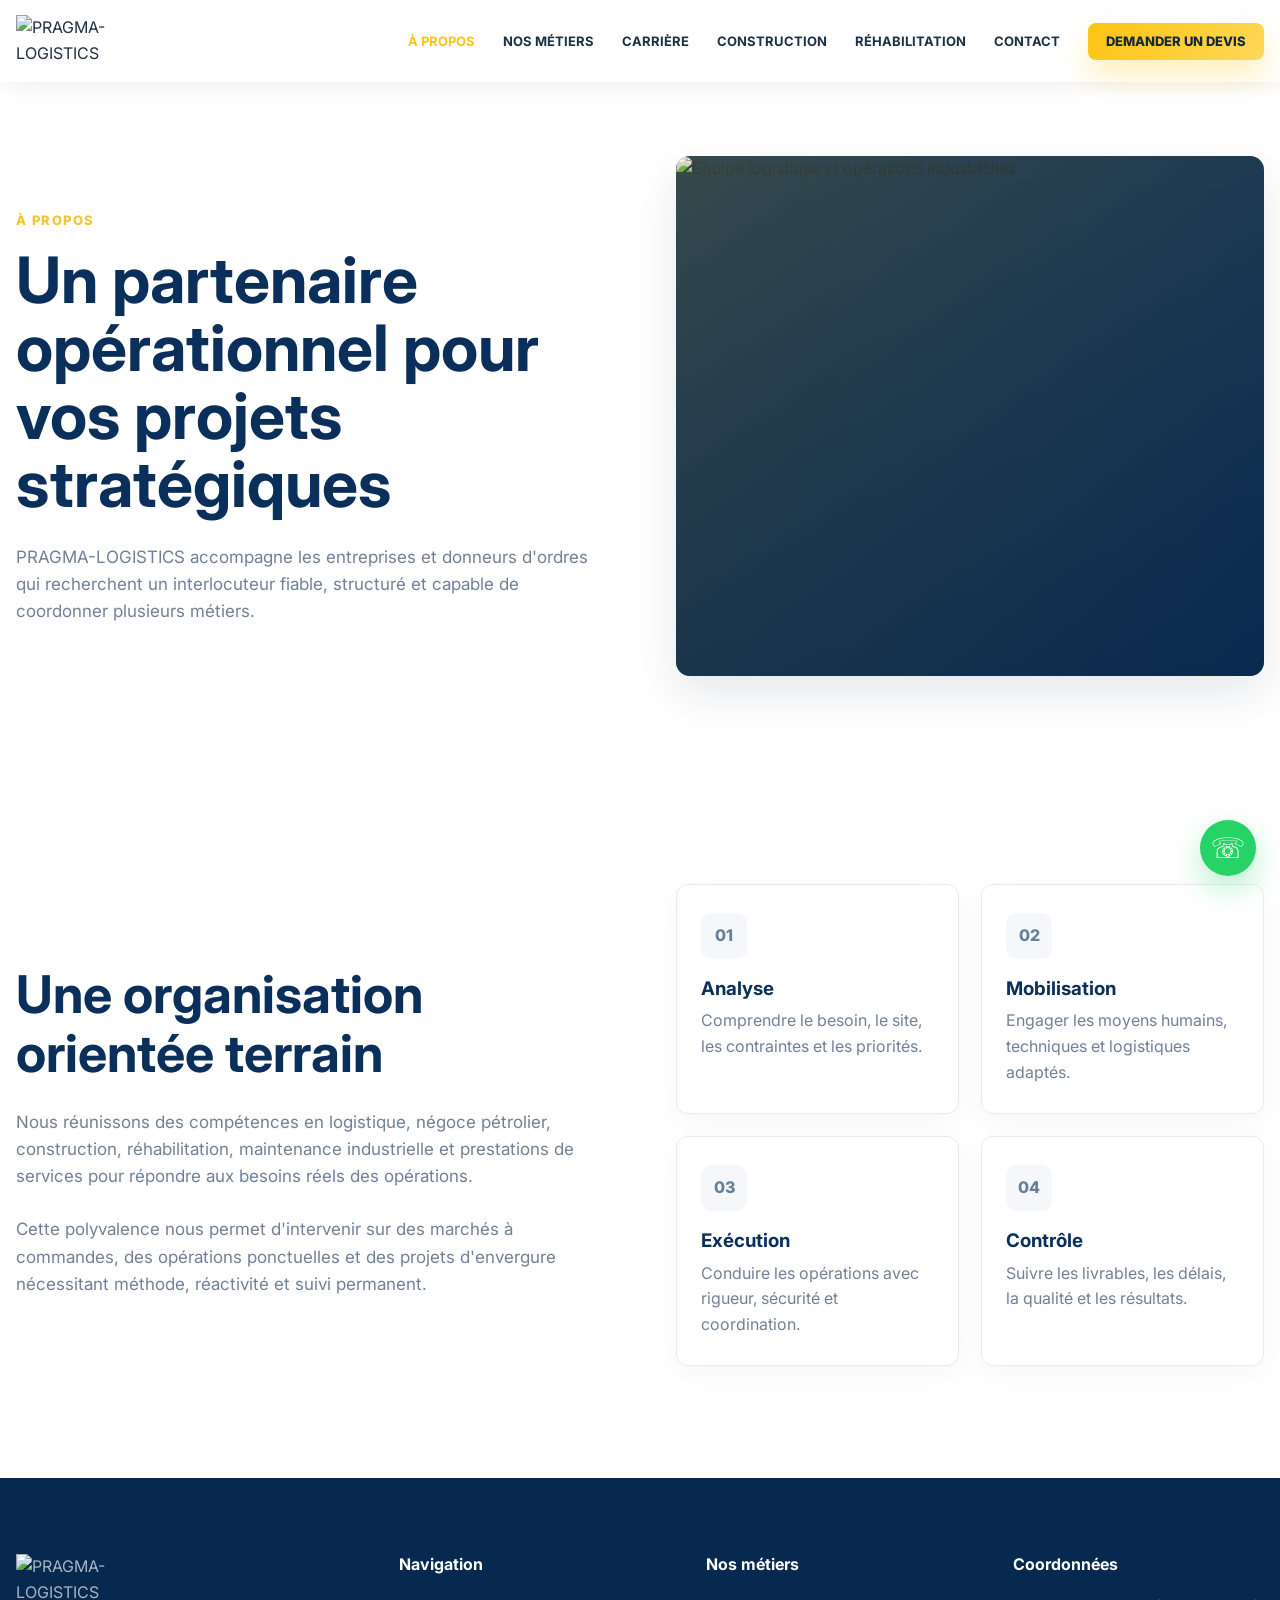
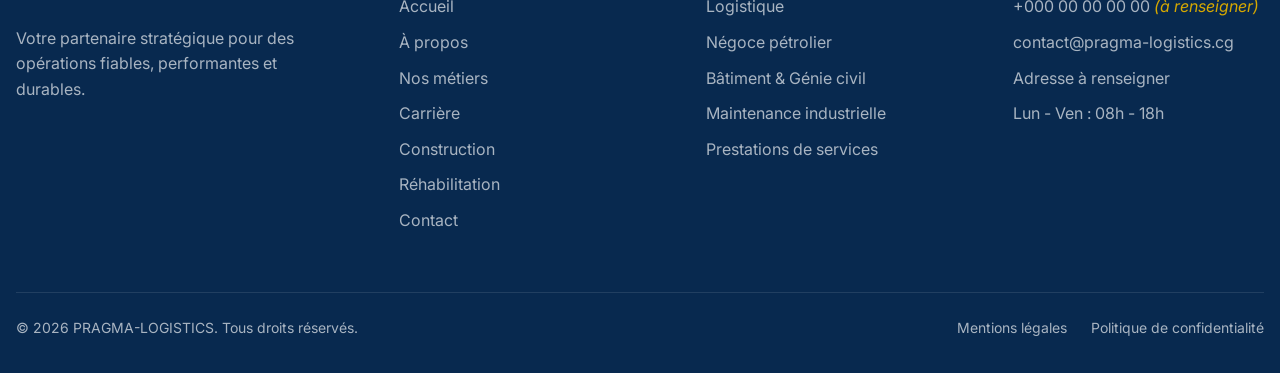
==== apropos.html @ 1b4608e5 "Convert site to multipage structure" ====
<!doctype html>
<html lang="fr">
  <head>
    <meta charset="UTF-8" />
    <meta name="viewport" content="width=device-width, initial-scale=1.0" />
    <title>À propos - PRAGMA-LOGISTICS</title>
    <meta name="description" content="Découvrez PRAGMA-LOGISTICS, société multisectorielle dédiée aux opérations fiables et durables." />
    <link rel="preconnect" href="https://fonts.googleapis.com" />
    <link rel="preconnect" href="https://fonts.gstatic.com" crossorigin />
    <link href="https://fonts.googleapis.com/css2?family=Inter:wght@400;500;600;700;800&display=swap" rel="stylesheet" />
    <link rel="stylesheet" href="styles.css" />
  </head>
  <body>
    <header class="site-header scrolled" data-header>
      <a class="brand" href="index.html" aria-label="PRAGMA-LOGISTICS accueil"><img src="https://pragmalogistics.lovable.app/__l5e/assets-v1/57a5260f-baf3-4e58-b980-f02377083fa2/pragma-logo-transparent.png" alt="PRAGMA-LOGISTICS" /></a>
      <button class="menu-toggle" type="button" aria-label="Ouvrir le menu" aria-expanded="false"><span></span><span></span><span></span></button>
      <nav class="main-nav" aria-label="Navigation principale">
        <a class="active" href="apropos.html">À PROPOS</a>
        <a href="metiers.html">NOS MÉTIERS</a>
        <a href="carriere.html">CARRIÈRE</a>
        <a href="construction.html">CONSTRUCTION</a>
        <a href="rehabilitation.html">RÉHABILITATION</a>
        <a href="contact.html">CONTACT</a>
        <a class="btn btn-small btn-accent" href="contact.html">DEMANDER UN DEVIS</a>
      </nav>
    </header>
    <main>
      <section class="page-hero">
        <div class="container split">
          <div class="section-copy">
            <span class="eyebrow">À propos</span>
            <h1>Un partenaire opérationnel pour vos projets stratégiques</h1>
            <p>PRAGMA-LOGISTICS accompagne les entreprises et donneurs d'ordres qui recherchent un interlocuteur fiable, structuré et capable de coordonner plusieurs métiers.</p>
          </div>
          <div class="page-media"><img src="https://pragmalogistics.lovable.app/assets/hero-C02jiq3S.jpg" alt="Équipe logistique et opérations industrielles" /></div>
        </div>
      </section>
      <section class="section about">
        <div class="container split">
          <div class="section-copy">
            <h2>Une organisation orientée terrain</h2>
            <p>Nous réunissons des compétences en logistique, négoce pétrolier, construction, réhabilitation, maintenance industrielle et prestations de services pour répondre aux besoins réels des opérations.</p>
            <p>Cette polyvalence nous permet d'intervenir sur des marchés à commandes, des opérations ponctuelles et des projets d'envergure nécessitant méthode, réactivité et suivi permanent.</p>
          </div>
          <div class="about-grid">
            <article class="mini-card"><span class="icon">01</span><h3>Analyse</h3><p>Comprendre le besoin, le site, les contraintes et les priorités.</p></article>
            <article class="mini-card"><span class="icon">02</span><h3>Mobilisation</h3><p>Engager les moyens humains, techniques et logistiques adaptés.</p></article>
            <article class="mini-card"><span class="icon">03</span><h3>Exécution</h3><p>Conduire les opérations avec rigueur, sécurité et coordination.</p></article>
            <article class="mini-card"><span class="icon">04</span><h3>Contrôle</h3><p>Suivre les livrables, les délais, la qualité et les résultats.</p></article>
          </div>
        </div>
      </section>
    </main>
    <footer class="footer">
      <div class="container footer-grid">
        <div><img src="https://pragmalogistics.lovable.app/__l5e/assets-v1/57a5260f-baf3-4e58-b980-f02377083fa2/pragma-logo-transparent.png" alt="PRAGMA-LOGISTICS" /><p>Votre partenaire stratégique pour des opérations fiables, performantes et durables.</p></div>
        <div><h3>Navigation</h3><a href="index.html">Accueil</a><a href="apropos.html">À propos</a><a href="metiers.html">Nos métiers</a><a href="carriere.html">Carrière</a><a href="construction.html">Construction</a><a href="rehabilitation.html">Réhabilitation</a><a href="contact.html">Contact</a></div>
        <div><h3>Nos métiers</h3><a href="metiers.html">Logistique</a><a href="metiers.html">Négoce pétrolier</a><a href="construction.html">Bâtiment & Génie civil</a><a href="metiers.html">Maintenance industrielle</a><a href="metiers.html">Prestations de services</a></div>
        <div><h3>Coordonnées</h3><p>+000 00 00 00 00 <em>(à renseigner)</em></p><p>contact@pragma-logistics.cg</p><p>Adresse à renseigner</p><p>Lun - Ven : 08h - 18h</p></div>
      </div>
      <div class="container foot-bottom"><p>© 2026 PRAGMA-LOGISTICS. Tous droits réservés.</p><div><a href="#">Mentions légales</a><a href="#">Politique de confidentialité</a></div></div>
    </footer>
    <a class="whatsapp" href="contact.html" aria-label="Contacter PRAGMA-LOGISTICS">☏</a>
    <script src="script.js"></script>
  </body>
</html>
---- styles.css ----
:root {
  --primary: #0a2f5a;
  --primary-dark: #052342;
  --steel: #607188;
  --muted: #718096;
  --line: #e7ebf1;
  --soft: #f6f8fb;
  --accent: #ffc30f;
  --accent-2: #fed85b;
  --white: #ffffff;
  --shadow: 0 18px 45px rgba(6, 31, 61, 0.1);
  --shadow-accent: 0 16px 30px rgba(255, 195, 15, 0.28);
}

* {
  box-sizing: border-box;
}

html {
  scroll-behavior: smooth;
}

body {
  margin: 0;
  font-family: Inter, system-ui, -apple-system, BlinkMacSystemFont, "Segoe UI", sans-serif;
  color: #10243b;
  background: var(--white);
  line-height: 1.6;
}

img {
  display: block;
  max-width: 100%;
}

a {
  color: inherit;
  text-decoration: none;
}

button,
input,
textarea,
select {
  font: inherit;
}

.container {
  width: min(100% - 32px, 1248px);
  margin-inline: auto;
}

.site-header {
  position: fixed;
  z-index: 50;
  inset: 0 0 auto;
  height: 92px;
  display: flex;
  align-items: center;
  justify-content: space-between;
  padding-inline: 16px;
  background: transparent;
  color: rgba(255, 255, 255, 0.92);
  transition: background 0.25s ease, box-shadow 0.25s ease, color 0.25s ease, height 0.25s ease;
}

.site-header.scrolled {
  height: 82px;
  color: #1c2f44;
  background: rgba(255, 255, 255, 0.95);
  box-shadow: 0 2px 22px rgba(10, 35, 66, 0.08);
  backdrop-filter: blur(16px);
}

.brand img {
  width: 108px;
  height: auto;
}

.main-nav {
  display: flex;
  align-items: center;
  gap: 28px;
  font-size: 13px;
  font-weight: 700;
}

.main-nav a:not(.btn) {
  transition: color 0.2s ease;
}

.main-nav a:not(.btn):hover {
  color: var(--accent);
}

.main-nav a.active {
  color: var(--accent);
}

.menu-toggle {
  display: none;
  width: 42px;
  height: 42px;
  border: 0;
  border-radius: 8px;
  background: rgba(255, 255, 255, 0.12);
}

.menu-toggle span {
  display: block;
  width: 20px;
  height: 2px;
  margin: 5px auto;
  background: currentColor;
}

.btn {
  display: inline-flex;
  align-items: center;
  justify-content: center;
  gap: 10px;
  min-height: 56px;
  padding: 0 40px;
  border-radius: 7px;
  border: 0;
  cursor: pointer;
  font-weight: 800;
  line-height: 1;
  transition: transform 0.2s ease, background 0.2s ease, box-shadow 0.2s ease;
}

.btn:hover {
  transform: translateY(-1px) scale(1.015);
}

.btn-small {
  min-height: 37px;
  padding: 0 18px;
  border-radius: 8px;
  font-size: 13px;
}

.btn-accent {
  color: #16283b;
  background: linear-gradient(135deg, var(--accent), var(--accent-2));
  box-shadow: var(--shadow-accent);
}

.btn-outline {
  color: var(--white);
  border: 2px solid rgba(255, 255, 255, 0.78);
  background: rgba(255, 255, 255, 0.06);
  backdrop-filter: blur(8px);
}

.hero {
  position: relative;
  min-height: 100vh;
  overflow: hidden;
  display: flex;
  align-items: center;
  color: var(--white);
}

.hero-bg {
  position: absolute;
  inset: 0;
  background:
    linear-gradient(90deg, rgba(4, 25, 49, 0.82) 0%, rgba(8, 48, 88, 0.62) 46%, rgba(5, 27, 45, 0.52) 100%),
    linear-gradient(180deg, rgba(5, 32, 58, 0.12), rgba(255, 255, 255, 0.82) 100%),
    url("https://pragmalogistics.lovable.app/assets/hero-C02jiq3S.jpg") center/cover;
}

.hero-content {
  position: relative;
  z-index: 1;
  width: min(100% - 32px, 1248px);
  margin: 94px auto 0;
  padding-top: 64px;
}

.kicker,
.eyebrow {
  display: inline-flex;
  align-items: center;
  gap: 9px;
  text-transform: uppercase;
  letter-spacing: 0.11em;
  font-size: 13px;
  font-weight: 800;
}

.hero-kicker {
  padding: 8px 16px;
  border: 1px solid rgba(255, 255, 255, 0.18);
  border-radius: 999px;
  color: rgba(255, 255, 255, 0.9);
  background: rgba(255, 255, 255, 0.11);
  backdrop-filter: blur(14px);
}

.hero-kicker i {
  width: 8px;
  height: 8px;
  border-radius: 999px;
  background: var(--accent);
  box-shadow: 0 0 16px rgba(255, 195, 15, 0.9);
}

.hero h1 {
  margin: 24px 0 0;
  max-width: 790px;
  font-size: clamp(48px, 6.6vw, 78px);
  line-height: 1.04;
  font-weight: 800;
}

.hero h1 span,
.cta h2 span {
  color: var(--accent);
}

.hero-lead {
  margin: 20px 0 0;
  max-width: 700px;
  font-size: clamp(22px, 2.6vw, 29px);
  line-height: 1.32;
  color: rgba(255, 255, 255, 0.9);
}

.hero-sub {
  max-width: 660px;
  margin: 18px 0 0;
  color: rgba(255, 255, 255, 0.73);
  font-size: 17px;
}

.hero-actions {
  display: flex;
  flex-wrap: wrap;
  gap: 16px;
  margin-top: 38px;
}

.section {
  padding: 112px 0;
}

.page-hero {
  padding: 156px 0 96px;
  background: var(--white);
}

.page-hero h1 {
  margin: 14px 0 0;
  color: var(--primary);
  font-size: clamp(42px, 5.2vw, 64px);
  line-height: 1.06;
  letter-spacing: 0;
}

.page-hero p {
  max-width: 720px;
  margin: 24px 0 0;
  color: var(--muted);
  font-size: 18px;
}

.page-hero-image {
  min-height: 560px;
  display: flex;
  align-items: center;
  color: var(--white);
  background:
    linear-gradient(90deg, rgba(4, 25, 49, 0.82), rgba(6, 40, 74, 0.6)),
    url("https://pragmalogistics.lovable.app/assets/hero-C02jiq3S.jpg") center/cover;
}

.page-hero-image h1,
.page-hero-image p {
  color: var(--white);
}

.page-hero-image p {
  color: rgba(255, 255, 255, 0.78);
}

.metiers-hero {
  background:
    linear-gradient(90deg, rgba(4, 25, 49, 0.82), rgba(6, 40, 74, 0.58)),
    url("https://pragmalogistics.lovable.app/assets/logistics-BELM3pvp.jpg") center/cover;
}

.contact-hero {
  background:
    linear-gradient(90deg, rgba(4, 25, 49, 0.82), rgba(6, 40, 74, 0.58)),
    url("https://images.unsplash.com/photo-1556761175-5973dc0f32e7?auto=format&fit=crop&w=1600&q=80") center/cover;
}

.section-action {
  margin: 36px 0 0;
}

.about,
.method,
.contact {
  background: var(--white);
}

.services,
.projects {
  background: var(--soft);
}

.menu-page {
  background: var(--white);
}

.menu-page.alt {
  background: var(--soft);
}

.split {
  display: grid;
  grid-template-columns: 1fr 1fr;
  gap: 72px;
  align-items: center;
}

.eyebrow {
  color: #f0c733;
}

h2 {
  margin: 14px 0 0;
  color: var(--primary);
  font-size: clamp(34px, 4.2vw, 52px);
  line-height: 1.12;
  letter-spacing: 0;
}

h3 {
  margin: 0;
  color: var(--primary);
  line-height: 1.25;
}

.section-copy p,
.section-heading p,
.center-head p {
  color: var(--muted);
  font-size: 17px;
}

.section-copy p {
  max-width: 650px;
  margin: 26px 0 0;
}

.about-grid {
  display: grid;
  grid-template-columns: repeat(2, minmax(0, 1fr));
  gap: 22px;
}

.mini-card,
.service-card,
.steps article,
.contact-form {
  border: 1px solid var(--line);
  background: var(--white);
  box-shadow: 0 8px 28px rgba(16, 36, 59, 0.04);
}

.mini-card {
  min-height: 178px;
  padding: 28px 24px;
  border-radius: 12px;
}

.icon,
.service-icon,
.why-grid span {
  display: inline-flex;
  align-items: center;
  justify-content: center;
  width: 46px;
  height: 46px;
  margin-bottom: 18px;
  border-radius: 10px;
  color: #66809b;
  background: #f5f7fa;
  font-weight: 800;
}

.mini-card p,
.service-card p,
.steps p {
  margin: 8px 0 0;
  color: var(--muted);
}

.section-heading {
  display: grid;
  grid-template-columns: minmax(0, 1fr) 450px;
  gap: 40px;
  align-items: end;
  margin-bottom: 56px;
}

.section-heading p {
  margin: 0 0 8px;
}

.service-grid {
  display: grid;
  grid-template-columns: repeat(3, minmax(0, 1fr));
  gap: 28px;
}

.service-card {
  position: relative;
  min-height: 265px;
  padding: 34px 32px;
  border-radius: 14px;
  overflow: hidden;
  transition: transform 0.25s ease, box-shadow 0.25s ease, border-color 0.25s ease;
}

.service-card::before {
  content: "";
  position: absolute;
  inset: 0;
  z-index: 0;
  background:
    linear-gradient(135deg, rgba(255, 255, 255, 0.94), rgba(246, 248, 251, 0.86)),
    var(--service-image) center/cover;
  transition: transform 0.35s ease, opacity 0.35s ease;
}

.service-card::after {
  content: "";
  position: absolute;
  inset: 0;
  z-index: 0;
  background: linear-gradient(180deg, rgba(255, 255, 255, 0.72), rgba(255, 255, 255, 0.96));
}

.service-card > * {
  position: relative;
  z-index: 1;
}

.service-card:hover {
  transform: translateY(-6px);
  border-color: rgba(255, 195, 15, 0.55);
  box-shadow: var(--shadow);
}

.service-card:hover::before {
  transform: scale(1.04);
  opacity: 0.95;
}

.service-logistics {
  --service-image: url("https://pragmalogistics.lovable.app/assets/logistics-BELM3pvp.jpg");
}

.service-oil {
  --service-image: url("https://pragmalogistics.lovable.app/assets/oil-B27FoLaL.jpg");
}

.service-construction {
  --service-image: url("https://pragmalogistics.lovable.app/assets/construction-CfdE3j8B.jpg");
}

.service-maintenance {
  --service-image: url("https://pragmalogistics.lovable.app/assets/maintenance-DeAv5pHm.jpg");
}

.service-support {
  --service-image: url("https://pragmalogistics.lovable.app/assets/hero-C02jiq3S.jpg");
}

.service-icon {
  color: #315c84;
  background: linear-gradient(135deg, #ffd23f, #fff2b7);
}

.arrow {
  position: absolute;
  top: 26px;
  right: 28px;
  color: #c5ccd6;
  font-size: 20px;
}

.service-card h3 {
  margin-top: 12px;
  font-size: 22px;
}

.service-card.wide {
  grid-column: span 3;
  min-height: 220px;
}

.page-block {
  gap: 64px;
}

.page-block.reverse {
  align-items: center;
}

.page-media {
  position: relative;
  min-height: 520px;
  overflow: hidden;
  border-radius: 14px;
  box-shadow: var(--shadow);
  background: var(--primary);
}

.page-media::after {
  content: "";
  position: absolute;
  inset: 0;
  background:
    linear-gradient(180deg, rgba(6, 30, 56, 0), rgba(6, 30, 56, 0.26)),
    linear-gradient(135deg, rgba(255, 195, 15, 0.18), rgba(6, 30, 56, 0.08));
}

.page-media img {
  width: 100%;
  height: 100%;
  min-height: 520px;
  object-fit: cover;
}

.content-list {
  display: grid;
  gap: 16px;
  margin: 30px 0 26px;
}

.content-list.two-col {
  grid-template-columns: repeat(2, minmax(0, 1fr));
}

.content-list article {
  padding: 20px;
  border: 1px solid var(--line);
  border-radius: 10px;
  background: rgba(255, 255, 255, 0.78);
  box-shadow: 0 8px 24px rgba(16, 36, 59, 0.035);
}

.content-list h3 {
  font-size: 17px;
}

.content-list p {
  margin: 7px 0 0;
  color: var(--muted);
  font-size: 14px;
}

.text-link {
  display: inline-flex;
  align-items: center;
  color: var(--primary);
  font-weight: 800;
  border-bottom: 2px solid var(--accent);
}

.text-link:hover {
  color: #d6a800;
}

.why {
  color: var(--white);
  background:
    radial-gradient(circle at 80% 20%, rgba(255, 195, 15, 0.1), transparent 33%),
    linear-gradient(135deg, #071d39, #0b315b);
}

.light h2,
.light p {
  color: var(--white);
}

.light p {
  color: rgba(255, 255, 255, 0.72);
}

.why-grid {
  display: grid;
  grid-template-columns: repeat(3, minmax(0, 1fr));
  gap: 22px;
}

.why-grid article {
  min-height: 205px;
  padding: 28px;
  border: 1px solid rgba(255, 255, 255, 0.08);
  border-radius: 12px;
  background: rgba(255, 255, 255, 0.035);
}

.why-grid h3 {
  color: var(--white);
  font-size: 18px;
}

.why-grid p {
  color: rgba(255, 255, 255, 0.68);
  margin: 10px 0 0;
  font-size: 14px;
}

.why-grid span {
  color: var(--accent);
  background: rgba(255, 195, 15, 0.08);
}

.center-head {
  max-width: 850px;
  margin: 0 auto 58px;
  text-align: center;
}

.steps {
  display: grid;
  grid-template-columns: repeat(4, minmax(0, 1fr));
  gap: 24px;
}

.steps article {
  min-height: 250px;
  padding: 32px;
  border-radius: 12px;
}

.steps span {
  color: #d7a80f;
  font-size: 50px;
  font-weight: 800;
  line-height: 1;
}

.steps h3 {
  margin-top: 24px;
  font-size: 22px;
}

.italic {
  font-style: italic;
}

.project-grid {
  display: grid;
  grid-template-columns: repeat(2, minmax(0, 1fr));
  gap: 28px;
}

.project-card {
  position: relative;
  min-height: 300px;
  overflow: hidden;
  border-radius: 14px;
  color: var(--white);
  background: var(--primary);
}

.project-card img {
  position: absolute;
  inset: 0;
  width: 100%;
  height: 100%;
  object-fit: cover;
  transition: transform 0.35s ease;
}

.project-card::after {
  content: "";
  position: absolute;
  inset: 0;
  background: linear-gradient(180deg, rgba(7, 30, 55, 0.06), rgba(5, 24, 44, 0.82));
}

.project-card:hover img {
  transform: scale(1.05);
}

.project-card div {
  position: absolute;
  z-index: 1;
  inset: auto 28px 28px;
}

.project-card span {
  display: inline-block;
  padding: 4px 12px;
  border-radius: 999px;
  color: #1b2f45;
  background: var(--accent);
  text-transform: uppercase;
  font-size: 12px;
  font-weight: 800;
}

.project-card h3 {
  margin-top: 14px;
  color: var(--white);
  font-size: 24px;
}

.project-card p {
  margin: 8px 0 0;
  color: rgba(255, 255, 255, 0.84);
}

.cta {
  padding: 118px 0;
  text-align: center;
  color: var(--white);
  background:
    linear-gradient(135deg, rgba(7, 31, 58, 0.96), rgba(18, 65, 92, 0.88)),
    url("https://pragmalogistics.lovable.app/assets/hero-C02jiq3S.jpg") center/cover fixed;
}

.cta h2 {
  color: var(--white);
}

.cta p {
  max-width: 610px;
  margin: 22px auto 38px;
  color: rgba(255, 255, 255, 0.78);
  font-size: 18px;
}

.contact .split {
  align-items: start;
}

.contact-list {
  display: grid;
  gap: 22px;
  margin-top: 34px;
}

.contact-list div {
  display: grid;
  grid-template-columns: 44px 1fr;
  column-gap: 16px;
  align-items: start;
}

.contact-list span {
  grid-row: span 3;
  display: inline-flex;
  align-items: center;
  justify-content: center;
  width: 44px;
  height: 44px;
  border-radius: 10px;
  color: #5e748c;
  background: #f4f6f9;
}

.contact-list p {
  margin: 0;
  color: var(--steel);
  text-transform: uppercase;
  letter-spacing: 0.08em;
  font-size: 12px;
  font-weight: 800;
}

.contact-list strong {
  font-size: 17px;
  font-weight: 500;
}

em {
  color: #d6a800;
}

.contact-form {
  padding: 40px;
  border-radius: 14px;
  box-shadow: 0 22px 48px rgba(7, 32, 62, 0.1);
}

.form-row {
  display: grid;
  grid-template-columns: repeat(2, minmax(0, 1fr));
  gap: 20px;
}

label {
  display: block;
  margin-bottom: 22px;
  color: #58687b;
  font-size: 14px;
  font-weight: 700;
}

input,
textarea,
select {
  width: 100%;
  height: 46px;
  margin-top: 8px;
  padding: 0 14px;
  border: 1px solid #e3e8ef;
  border-radius: 8px;
  color: #23364a;
  background: var(--white);
  outline: none;
}

textarea {
  min-height: 118px;
  padding-top: 12px;
  resize: vertical;
}

input:focus,
textarea:focus,
select:focus {
  border-color: var(--accent);
  box-shadow: 0 0 0 3px rgba(255, 195, 15, 0.15);
}

.check {
  display: flex;
  gap: 12px;
  align-items: flex-start;
  font-weight: 500;
}

.check input {
  width: 18px;
  height: 18px;
  margin-top: 2px;
}

.footer {
  color: rgba(255, 255, 255, 0.65);
  background: #08294f;
}

.footer-grid {
  display: grid;
  grid-template-columns: 1.3fr 1fr 1fr 1fr;
  gap: 56px;
  padding: 76px 0 48px;
}

.footer img {
  width: 128px;
  margin-bottom: 20px;
}

.footer h3 {
  margin-bottom: 20px;
  color: var(--white);
  font-size: 16px;
}

.footer a,
.footer p {
  display: block;
  margin: 0 0 10px;
}

.footer a:hover {
  color: var(--accent);
}

.foot-bottom {
  display: flex;
  justify-content: space-between;
  gap: 24px;
  padding: 24px 0;
  border-top: 1px solid rgba(255, 255, 255, 0.1);
  font-size: 14px;
}

.foot-bottom div {
  display: flex;
  gap: 24px;
}

.whatsapp {
  position: fixed;
  z-index: 60;
  right: 24px;
  bottom: 24px;
  display: flex;
  align-items: center;
  justify-content: center;
  width: 56px;
  height: 56px;
  border-radius: 999px;
  color: var(--white);
  background: #25d366;
  box-shadow: 0 12px 30px rgba(37, 211, 102, 0.32);
  font-size: 28px;
}

@media (max-width: 980px) {
  .site-header {
    height: 78px;
  }

  .menu-toggle {
    display: block;
    color: currentColor;
  }

  .main-nav {
    position: absolute;
    top: 100%;
    left: 16px;
    right: 16px;
    display: none;
    flex-direction: column;
    align-items: stretch;
    gap: 0;
    padding: 12px;
    border: 1px solid var(--line);
    border-radius: 12px;
    color: #1b2f45;
    background: var(--white);
    box-shadow: var(--shadow);
  }

  .main-nav.open {
    display: flex;
  }

  .main-nav a {
    padding: 12px;
  }

  .main-nav .btn {
    margin-top: 8px;
  }

  .split,
  .section-heading,
  .footer-grid {
    grid-template-columns: 1fr;
  }

  .page-block.reverse .page-media {
    order: -1;
  }

  .service-grid,
  .why-grid {
    grid-template-columns: repeat(2, minmax(0, 1fr));
  }

  .service-card.wide {
    grid-column: span 2;
  }

  .steps {
    grid-template-columns: repeat(2, minmax(0, 1fr));
  }
}

@media (max-width: 640px) {
  .brand img {
    width: 94px;
  }

  .hero {
    min-height: 780px;
  }

  .hero-content {
    margin-top: 70px;
  }

  .hero h1 {
    font-size: 44px;
  }

  .hero-actions,
  .btn {
    width: 100%;
  }

  .section {
    padding: 78px 0;
  }

  .about-grid,
  .service-grid,
  .why-grid,
  .steps,
  .project-grid,
  .content-list.two-col,
  .form-row {
    grid-template-columns: 1fr;
  }

  .page-media,
  .page-media img {
    min-height: 360px;
  }

  .service-card.wide {
    grid-column: auto;
  }

  .section-heading {
    margin-bottom: 34px;
  }

  .contact-form {
    padding: 24px;
  }

  .foot-bottom,
  .foot-bottom div {
    flex-direction: column;
  }
}
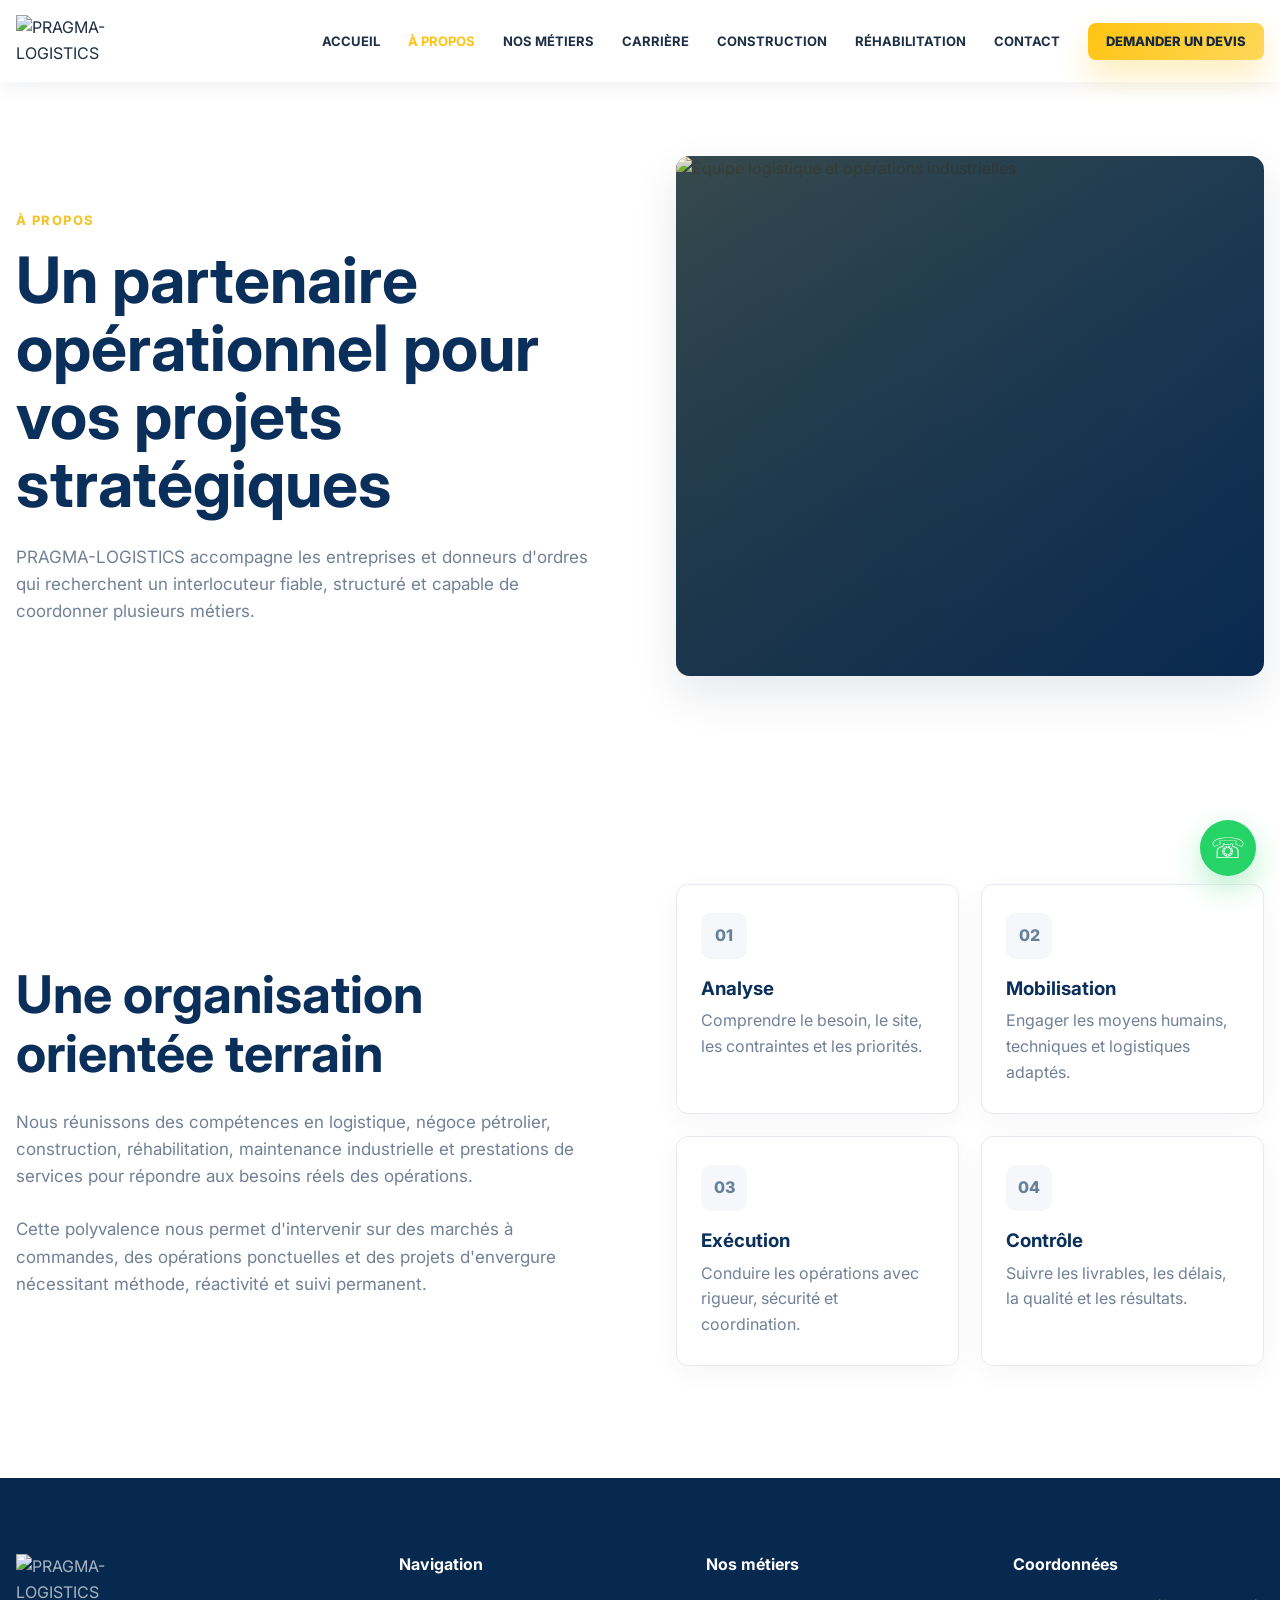
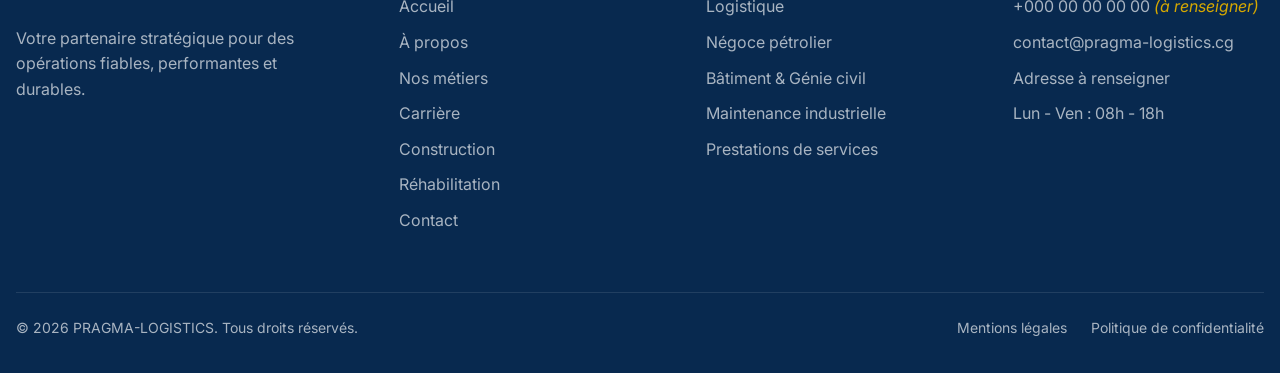
==== commit 39e4409b: "Strengthen multipage navigation" ====
--- a/apropos.html
+++ b/apropos.html
@@ -15,6 +15,7 @@
       <a class="brand" href="index.html" aria-label="PRAGMA-LOGISTICS accueil"><img src="https://pragmalogistics.lovable.app/__l5e/assets-v1/57a5260f-baf3-4e58-b980-f02377083fa2/pragma-logo-transparent.png" alt="PRAGMA-LOGISTICS" /></a>
       <button class="menu-toggle" type="button" aria-label="Ouvrir le menu" aria-expanded="false"><span></span><span></span><span></span></button>
       <nav class="main-nav" aria-label="Navigation principale">
+        <a href="index.html">ACCUEIL</a>
         <a class="active" href="apropos.html">À PROPOS</a>
         <a href="metiers.html">NOS MÉTIERS</a>
         <a href="carriere.html">CARRIÈRE</a>
--- a/styles.css
+++ b/styles.css
@@ -299,6 +299,57 @@
 
 .section-action {
   margin: 36px 0 0;
+}
+
+.site-map-section {
+  background: var(--white);
+}
+
+.page-link-grid {
+  display: grid;
+  grid-template-columns: repeat(3, minmax(0, 1fr));
+  gap: 24px;
+}
+
+.page-link-card {
+  min-height: 210px;
+  padding: 28px;
+  border: 1px solid var(--line);
+  border-radius: 12px;
+  background:
+    linear-gradient(135deg, rgba(255, 255, 255, 0.96), rgba(246, 248, 251, 0.88)),
+    url("https://pragmalogistics.lovable.app/assets/hero-C02jiq3S.jpg") center/cover;
+  box-shadow: 0 8px 28px rgba(16, 36, 59, 0.04);
+  transition: transform 0.2s ease, border-color 0.2s ease, box-shadow 0.2s ease;
+}
+
+.page-link-card:hover {
+  transform: translateY(-4px);
+  border-color: rgba(255, 195, 15, 0.55);
+  box-shadow: var(--shadow);
+}
+
+.page-link-card span {
+  display: inline-flex;
+  align-items: center;
+  justify-content: center;
+  width: 44px;
+  height: 44px;
+  margin-bottom: 22px;
+  border-radius: 10px;
+  color: #1c2f44;
+  background: linear-gradient(135deg, var(--accent), var(--accent-2));
+  font-weight: 800;
+}
+
+.page-link-card h3 {
+  font-size: 21px;
+}
+
+.page-link-card p {
+  margin: 10px 0 0;
+  color: var(--muted);
+  font-size: 15px;
 }
 
 .about,
@@ -962,6 +1013,7 @@
   }
 
   .service-grid,
+  .page-link-grid,
   .why-grid {
     grid-template-columns: repeat(2, minmax(0, 1fr));
   }
@@ -1003,6 +1055,7 @@
 
   .about-grid,
   .service-grid,
+  .page-link-grid,
   .why-grid,
   .steps,
   .project-grid,
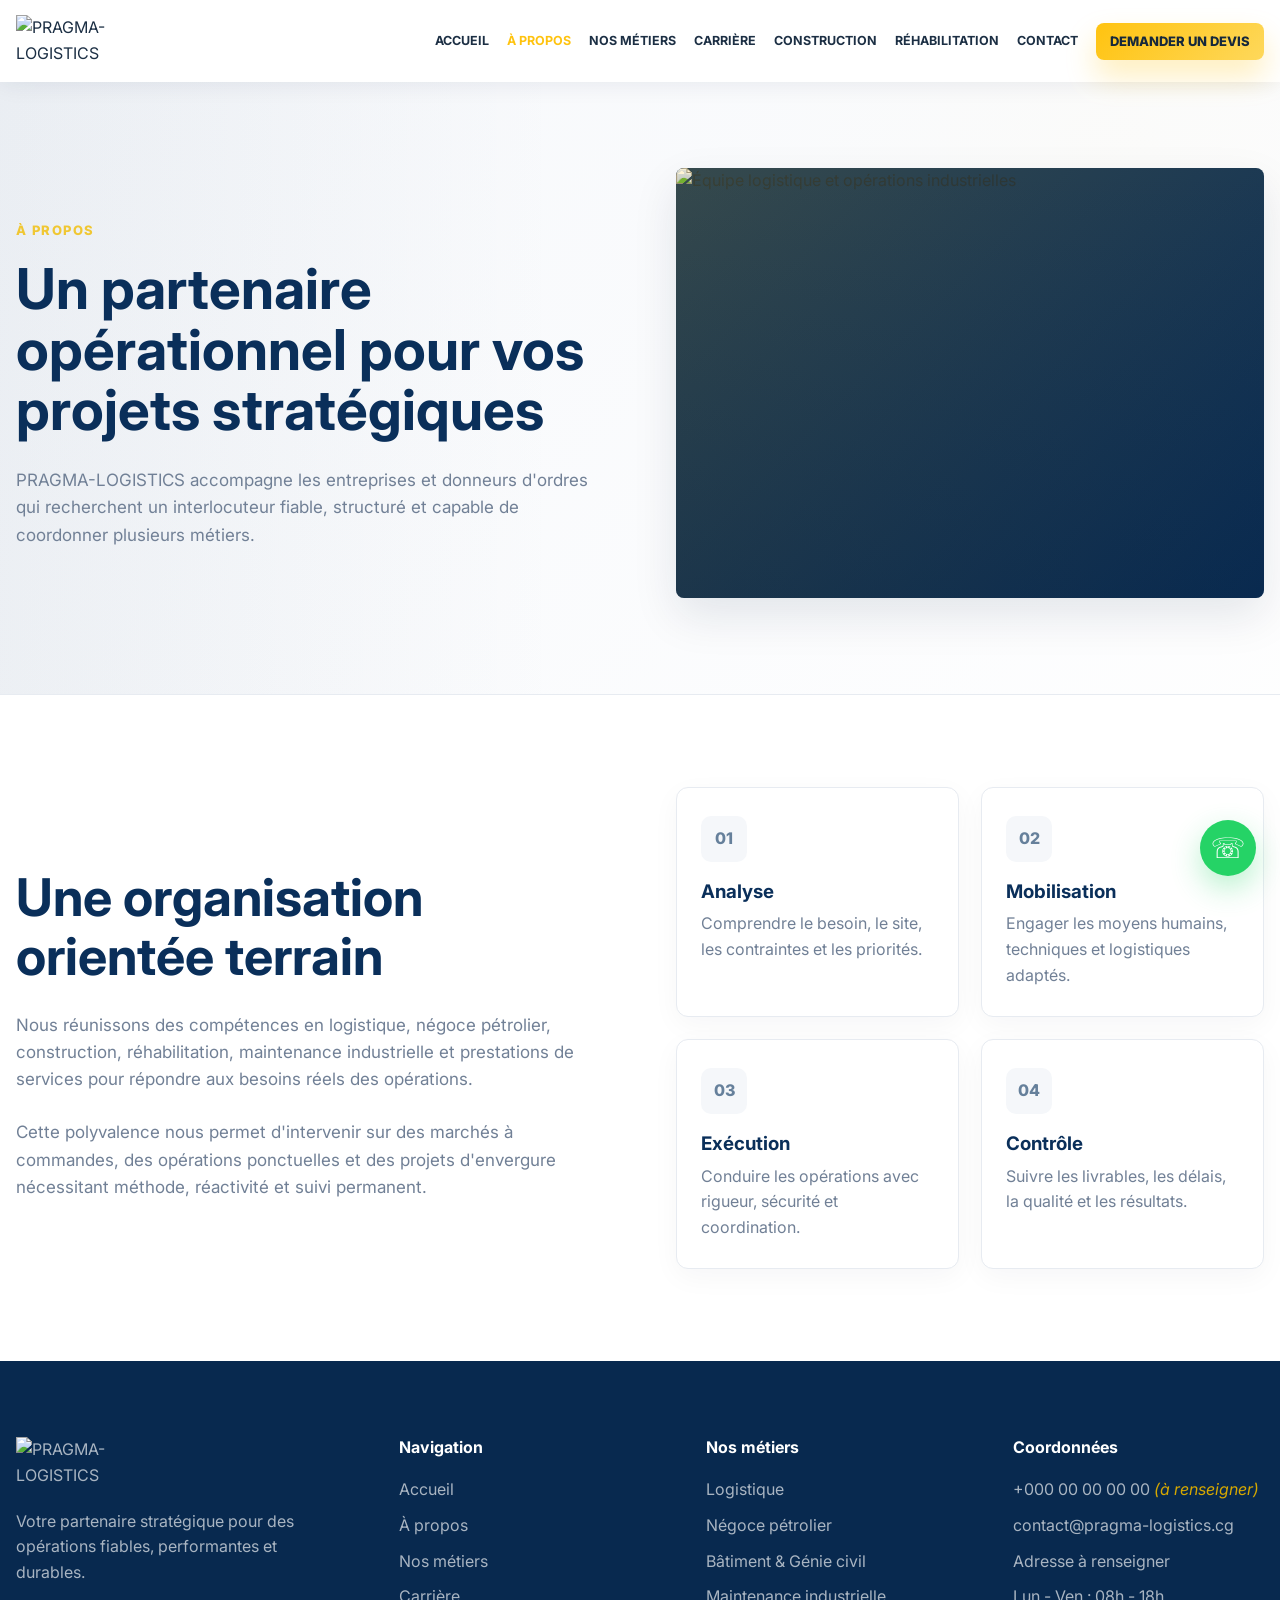
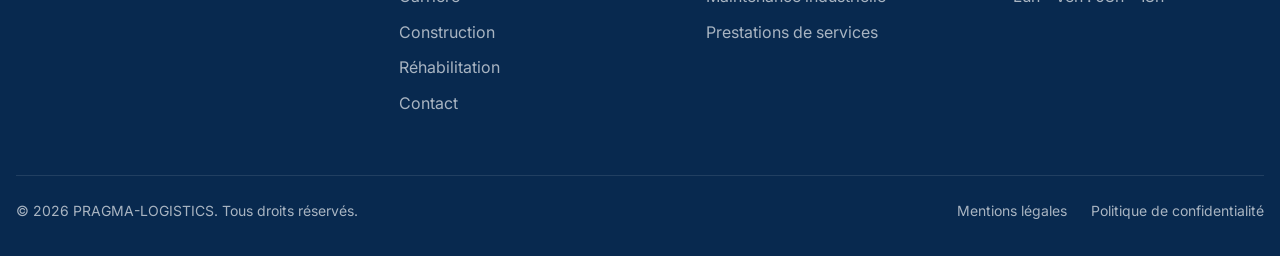
==== commit a710acf5: "Improve internal page layout" ====
--- a/apropos.html
+++ b/apropos.html
@@ -10,7 +10,7 @@
     <link href="https://fonts.googleapis.com/css2?family=Inter:wght@400;500;600;700;800&display=swap" rel="stylesheet" />
     <link rel="stylesheet" href="styles.css" />
   </head>
-  <body>
+  <body class="internal-page">
     <header class="site-header scrolled" data-header>
       <a class="brand" href="index.html" aria-label="PRAGMA-LOGISTICS accueil"><img src="https://pragmalogistics.lovable.app/__l5e/assets-v1/57a5260f-baf3-4e58-b980-f02377083fa2/pragma-logo-transparent.png" alt="PRAGMA-LOGISTICS" /></a>
       <button class="menu-toggle" type="button" aria-label="Ouvrir le menu" aria-expanded="false"><span></span><span></span><span></span></button>
--- a/styles.css
+++ b/styles.css
@@ -80,8 +80,8 @@
 .main-nav {
   display: flex;
   align-items: center;
-  gap: 28px;
-  font-size: 13px;
+  gap: 18px;
+  font-size: 12.5px;
   font-weight: 700;
 }
 
@@ -135,7 +135,7 @@
 
 .btn-small {
   min-height: 37px;
-  padding: 0 18px;
+  padding: 0 14px;
   border-radius: 8px;
   font-size: 13px;
 }
@@ -246,16 +246,50 @@
   padding: 112px 0;
 }
 
+.internal-page {
+  background: #f5f7fb;
+}
+
+.internal-page .site-header {
+  color: #1c2f44;
+  background: rgba(255, 255, 255, 0.98);
+  box-shadow: 0 2px 22px rgba(10, 35, 66, 0.08);
+  backdrop-filter: blur(16px);
+}
+
+.internal-page main {
+  padding-top: 82px;
+}
+
 .page-hero {
-  padding: 156px 0 96px;
-  background: var(--white);
+  position: relative;
+  overflow: hidden;
+  padding: 86px 0 96px;
+  background:
+    linear-gradient(135deg, rgba(246, 248, 251, 0.98), rgba(255, 255, 255, 0.86)),
+    radial-gradient(circle at 86% 12%, rgba(255, 195, 15, 0.16), transparent 30%);
+  border-bottom: 1px solid var(--line);
+}
+
+.page-hero::before {
+  content: "";
+  position: absolute;
+  inset: 0;
+  pointer-events: none;
+  background: linear-gradient(90deg, rgba(10, 47, 90, 0.05), transparent 44%);
+}
+
+.page-hero > .container {
+  position: relative;
+  z-index: 1;
 }
 
 .page-hero h1 {
-  margin: 14px 0 0;
+  max-width: 760px;
+  margin: 16px 0 0;
   color: var(--primary);
-  font-size: clamp(42px, 5.2vw, 64px);
-  line-height: 1.06;
+  font-size: clamp(38px, 4.4vw, 58px);
+  line-height: 1.08;
   letter-spacing: 0;
 }
 
@@ -267,9 +301,10 @@
 }
 
 .page-hero-image {
-  min-height: 560px;
+  min-height: 520px;
   display: flex;
   align-items: center;
+  padding: 124px 0 104px;
   color: var(--white);
   background:
     linear-gradient(90deg, rgba(4, 25, 49, 0.82), rgba(6, 40, 74, 0.6)),
@@ -299,6 +334,22 @@
 
 .section-action {
   margin: 36px 0 0;
+}
+
+.internal-page .section {
+  padding: 92px 0;
+}
+
+.internal-page .menu-page,
+.internal-page .about,
+.internal-page .contact {
+  background: var(--white);
+}
+
+.internal-page .menu-page.alt,
+.internal-page .services {
+  background:
+    linear-gradient(180deg, #f7f9fc 0%, #eef3f8 100%);
 }
 
 .site-map-section {
@@ -566,9 +617,9 @@
 
 .page-media {
   position: relative;
-  min-height: 520px;
+  min-height: 430px;
   overflow: hidden;
-  border-radius: 14px;
+  border-radius: 8px;
   box-shadow: var(--shadow);
   background: var(--primary);
 }
@@ -585,7 +636,7 @@
 .page-media img {
   width: 100%;
   height: 100%;
-  min-height: 520px;
+  min-height: 430px;
   object-fit: cover;
 }
 
@@ -600,10 +651,10 @@
 }
 
 .content-list article {
-  padding: 20px;
+  padding: 24px;
   border: 1px solid var(--line);
-  border-radius: 10px;
-  background: rgba(255, 255, 255, 0.78);
+  border-radius: 8px;
+  background: rgba(255, 255, 255, 0.92);
   box-shadow: 0 8px 24px rgba(16, 36, 59, 0.035);
 }
 
